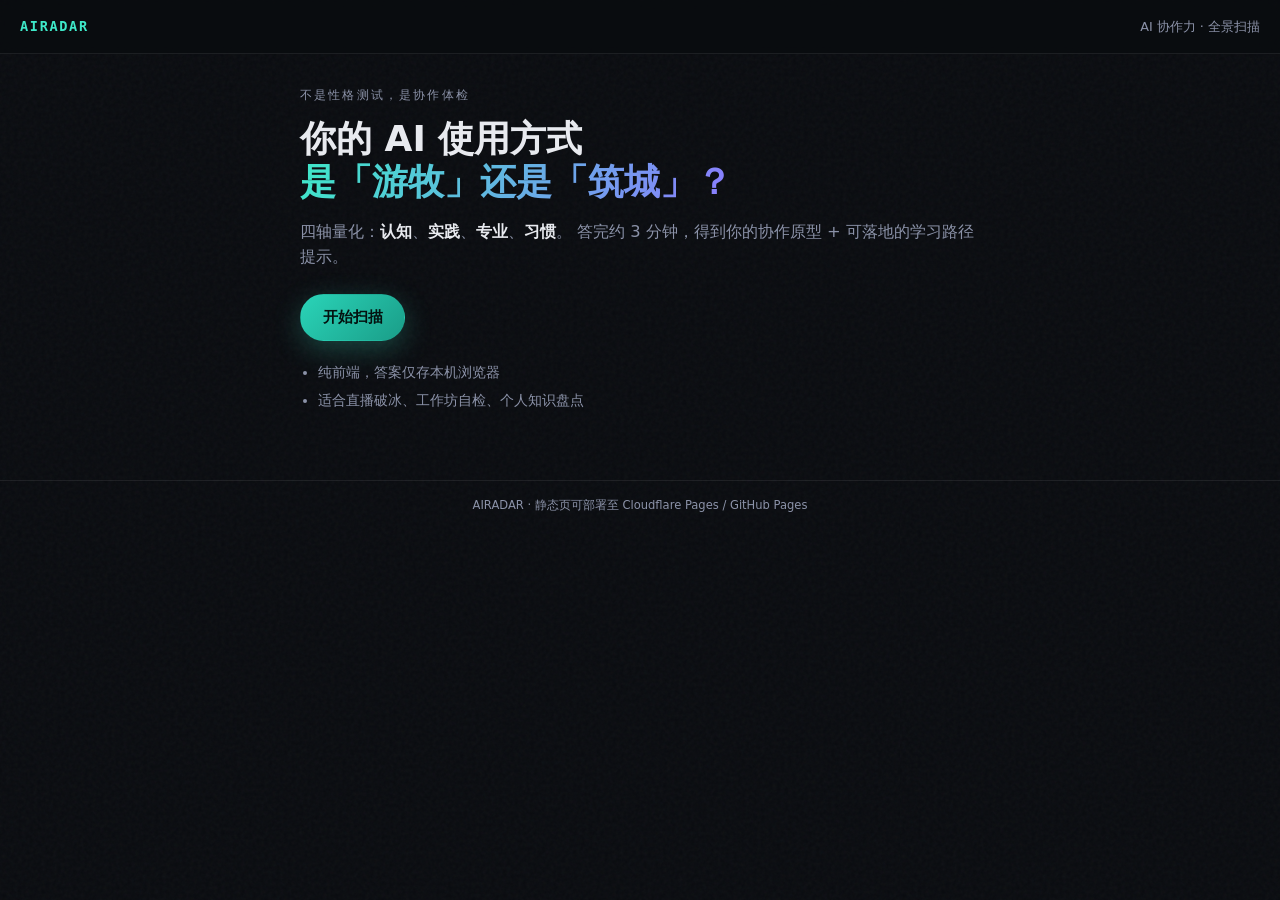
==== index.html @ db470ac0 "feat: AIRADAR 静态站，Cloudflare Pages 就绪 Made-with: Cursor" ====
<!DOCTYPE html>
<html lang="zh-CN">
<head>
  <meta charset="UTF-8" />
  <meta name="viewport" content="width=device-width, initial-scale=1, viewport-fit=cover" />
  <meta name="description" content="AI 协作力全景扫描 — 多维度测评你的 AI 认知、实践、专业与习惯，生成可行动的改进建议。" />
  <title>AIRADAR · AI 协作力扫描</title>
  <link rel="stylesheet" href="styles.css" />
</head>
<body>
  <div class="noise" aria-hidden="true"></div>
  <header class="topbar">
    <span class="logo">AIRADAR</span>
    <span class="tagline">AI 协作力 · 全景扫描</span>
  </header>

  <main id="app">
    <!-- Landing -->
    <section id="view-landing" class="view active">
      <div class="hero">
        <p class="eyebrow">不是性格测试，是协作体检</p>
        <h1>你的 AI 使用方式<br /><span class="grad">是「游牧」还是「筑城」？</span></h1>
        <p class="lede">
          四轴量化：<strong>认知</strong>、<strong>实践</strong>、<strong>专业</strong>、<strong>习惯</strong>。
          答完约 3 分钟，得到你的协作原型 + 可落地的学习路径提示。
        </p>
        <div class="cta-row">
          <button type="button" class="btn primary" id="btn-start">开始扫描</button>
          <button type="button" class="btn ghost" id="btn-resume" hidden>继续上次</button>
          <button type="button" class="btn ghost" id="btn-last-result" hidden>查看上次结果</button>
        </div>
        <ul class="bullets">
          <li>纯前端，答案仅存本机浏览器</li>
          <li>适合直播破冰、工作坊自检、个人知识盘点</li>
        </ul>
      </div>
    </section>

    <!-- Quiz -->
    <section id="view-quiz" class="view">
      <div class="quiz-head">
        <button type="button" class="link-back" id="btn-back-home">← 首页</button>
        <div class="progress-wrap">
          <div class="progress-bar" id="progress-bar"></div>
        </div>
        <span class="progress-text" id="progress-text">0 / 0</span>
      </div>
      <p class="quiz-hint" id="quiz-hint">请诚实作答——没有标准答案，只有更清醒的自画像。</p>
      <article class="card question-card">
        <span class="q-dim" id="q-dim"></span>
        <h2 class="q-text" id="q-text"></h2>
        <div class="likert" id="likert"></div>
      </article>
      <div class="quiz-foot">
        <button type="button" class="btn ghost" id="btn-prev" disabled>上一题</button>
        <button type="button" class="btn primary" id="btn-next" disabled>下一题</button>
      </div>
    </section>

    <!-- Results -->
    <section id="view-result" class="view">
      <div class="result-hero">
        <p class="eyebrow">你的协作原型</p>
        <h1 class="archetype-title" id="archetype-title"></h1>
        <p class="archetype-sub" id="archetype-sub"></p>
        <div class="match-pill"><span id="match-label">综合匹配度</span> <strong id="match-pct">—</strong></div>
      </div>

      <div class="grid-2">
        <article class="card">
          <h3>四轴雷达</h3>
          <div class="radar-wrap">
            <svg id="radar" viewBox="0 0 200 200" aria-label="四维度雷达图"></svg>
          </div>
          <ul class="dim-list" id="dim-list"></ul>
        </article>
        <article class="card">
          <h3>系统备注</h3>
          <p class="remark" id="remark"></p>
          <h3 class="mt">优先补强</h3>
          <ul class="tips" id="tips"></ul>
        </article>
      </div>

      <article class="card wide">
        <h3>可与学习系统对齐的行动清单</h3>
        <ol class="actions" id="actions"></ol>
      </article>

      <div class="share-row">
        <button type="button" class="btn primary" id="btn-copy">复制结果摘要</button>
        <button type="button" class="btn ghost" id="btn-retry">重新扫描</button>
      </div>
      <p class="disclaimer">
        仅供自我反思与教学娱乐，不构成职业测评或投资建议。真正的能力在持续练习里长出来。
      </p>
    </section>
  </main>

  <footer class="footer">
    <span>AIRADAR · 静态页可部署至 Cloudflare Pages / GitHub Pages</span>
  </footer>

  <script src="app.js"></script>
</body>
</html>
---- styles.css ----
:root {
  --bg: #0a0c10;
  --bg-card: #12151c;
  --border: rgba(255, 255, 255, 0.08);
  --text: #e8eaef;
  --muted: #8b92a8;
  --accent: #3ee8c8;
  --accent2: #f5a623;
  --violet: #8b7bff;
  --radius: 14px;
  --font: ui-sans-serif, "PingFang SC", "Hiragino Sans GB", "Microsoft YaHei", system-ui, sans-serif;
  --mono: ui-monospace, "SF Mono", "Cascadia Code", "Consolas", monospace;
}

*,
*::before,
*::after {
  box-sizing: border-box;
}

html {
  scroll-behavior: smooth;
}

body {
  margin: 0;
  min-height: 100dvh;
  font-family: var(--font);
  background: var(--bg);
  color: var(--text);
  line-height: 1.55;
  -webkit-font-smoothing: antialiased;
}

.noise {
  pointer-events: none;
  position: fixed;
  inset: 0;
  opacity: 0.04;
  background-image: url("data:image/svg+xml,%3Csvg viewBox='0 0 256 256' xmlns='http://www.w3.org/2000/svg'%3E%3Cfilter id='n'%3E%3CfeTurbulence type='fractalNoise' baseFrequency='0.9' numOctaves='4' stitchTiles='stitch'/%3E%3C/filter%3E%3Crect width='100%25' height='100%25' filter='url(%23n)'/%3E%3C/svg%3E");
  z-index: 0;
}

.topbar {
  position: relative;
  z-index: 1;
  display: flex;
  align-items: baseline;
  justify-content: space-between;
  padding: 1rem 1.25rem;
  border-bottom: 1px solid var(--border);
  background: rgba(10, 12, 16, 0.85);
  backdrop-filter: blur(12px);
}

.logo {
  font-family: var(--mono);
  font-weight: 600;
  letter-spacing: 0.12em;
  font-size: 0.85rem;
  color: var(--accent);
}

.tagline {
  font-size: 0.8rem;
  color: var(--muted);
}

#app {
  position: relative;
  z-index: 1;
  max-width: 720px;
  margin: 0 auto;
  padding: 1.5rem 1.25rem 4rem;
}

.view {
  display: none;
  animation: fade 0.35s ease;
}

.view.active {
  display: block;
}

@keyframes fade {
  from {
    opacity: 0;
    transform: translateY(6px);
  }
  to {
    opacity: 1;
    transform: translateY(0);
  }
}

.hero {
  padding-top: 0.5rem;
}

.eyebrow {
  font-size: 0.75rem;
  text-transform: uppercase;
  letter-spacing: 0.18em;
  color: var(--muted);
  margin: 0 0 0.75rem;
}

h1 {
  font-size: clamp(1.65rem, 5vw, 2.25rem);
  font-weight: 700;
  line-height: 1.2;
  margin: 0 0 1rem;
}

.grad {
  background: linear-gradient(120deg, var(--accent), var(--violet));
  -webkit-background-clip: text;
  background-clip: text;
  color: transparent;
}

.lede {
  color: var(--muted);
  font-size: 1.02rem;
  margin: 0 0 1.5rem;
}

.lede strong {
  color: var(--text);
}

.cta-row {
  display: flex;
  flex-wrap: wrap;
  gap: 0.75rem;
  margin-bottom: 1.25rem;
}

.btn {
  font-family: inherit;
  font-size: 0.95rem;
  font-weight: 600;
  padding: 0.75rem 1.35rem;
  border-radius: 999px;
  border: 1px solid transparent;
  cursor: pointer;
  transition: transform 0.15s ease, box-shadow 0.15s ease, background 0.15s ease;
}

.btn:active {
  transform: scale(0.98);
}

.btn.primary {
  background: linear-gradient(135deg, #2ad4b8, #1a9d88);
  color: #041210;
  box-shadow: 0 8px 28px rgba(62, 232, 200, 0.25);
}

.btn.primary:hover {
  box-shadow: 0 10px 32px rgba(62, 232, 200, 0.35);
}

.btn.ghost {
  background: transparent;
  color: var(--text);
  border-color: var(--border);
}

.btn.ghost:hover {
  border-color: rgba(255, 255, 255, 0.2);
}

.bullets {
  margin: 0;
  padding-left: 1.1rem;
  color: var(--muted);
  font-size: 0.9rem;
}

.bullets li {
  margin-bottom: 0.35rem;
}

.quiz-head {
  display: grid;
  grid-template-columns: auto 1fr auto;
  align-items: center;
  gap: 0.75rem;
  margin-bottom: 0.75rem;
}

.link-back {
  background: none;
  border: none;
  color: var(--muted);
  font-size: 0.85rem;
  cursor: pointer;
  padding: 0.25rem 0;
}

.link-back:hover {
  color: var(--accent);
}

.progress-wrap {
  height: 6px;
  background: var(--border);
  border-radius: 99px;
  overflow: hidden;
}

.progress-bar {
  height: 100%;
  width: 0%;
  background: linear-gradient(90deg, var(--violet), var(--accent));
  border-radius: 99px;
  transition: width 0.25s ease;
}

.progress-text {
  font-family: var(--mono);
  font-size: 0.72rem;
  color: var(--muted);
  white-space: nowrap;
}

.quiz-hint {
  font-size: 0.88rem;
  color: var(--muted);
  margin: 0 0 1rem;
}

.card {
  background: var(--bg-card);
  border: 1px solid var(--border);
  border-radius: var(--radius);
  padding: 1.25rem 1.35rem;
}

.card.wide {
  margin-top: 1rem;
}

.question-card {
  min-height: 220px;
}

.q-dim {
  display: inline-block;
  font-size: 0.7rem;
  font-family: var(--mono);
  letter-spacing: 0.08em;
  color: var(--accent2);
  margin-bottom: 0.5rem;
}

.q-text {
  font-size: 1.15rem;
  font-weight: 600;
  margin: 0 0 1.25rem;
  line-height: 1.45;
}

.likert {
  display: flex;
  flex-direction: column;
  gap: 0.5rem;
}

.likert label {
  display: flex;
  align-items: center;
  gap: 0.65rem;
  padding: 0.65rem 0.85rem;
  border-radius: 10px;
  border: 1px solid transparent;
  cursor: pointer;
  transition: background 0.15s ease, border-color 0.15s ease;
}

.likert label:hover {
  background: rgba(255, 255, 255, 0.04);
}

.likert input {
  accent-color: var(--accent);
  width: 1rem;
  height: 1rem;
}

.likert label:has(input:checked) {
  border-color: rgba(62, 232, 200, 0.45);
  background: rgba(62, 232, 200, 0.08);
}

.quiz-foot {
  display: flex;
  justify-content: space-between;
  margin-top: 1.25rem;
  gap: 0.75rem;
}

.result-hero {
  text-align: center;
  padding: 0.5rem 0 1.5rem;
}

.archetype-title {
  font-size: clamp(1.5rem, 4.5vw, 2rem);
  margin: 0.25rem 0;
}

.archetype-sub {
  color: var(--muted);
  margin: 0 0 1rem;
  font-size: 1rem;
}

.match-pill {
  display: inline-flex;
  align-items: center;
  gap: 0.5rem;
  padding: 0.4rem 1rem;
  border-radius: 999px;
  background: rgba(139, 123, 255, 0.15);
  border: 1px solid rgba(139, 123, 255, 0.35);
  font-size: 0.9rem;
}

.match-pill strong {
  font-family: var(--mono);
  color: var(--accent);
}

.grid-2 {
  display: grid;
  gap: 1rem;
}

@media (min-width: 600px) {
  .grid-2 {
    grid-template-columns: 1fr 1fr;
  }
}

.radar-wrap {
  display: flex;
  justify-content: center;
  margin: 0.5rem 0 1rem;
}

.radar-wrap svg {
  width: min(220px, 100%);
  height: auto;
}

.dim-list {
  list-style: none;
  margin: 0;
  padding: 0;
  font-size: 0.88rem;
}

.dim-list li {
  display: flex;
  justify-content: space-between;
  padding: 0.35rem 0;
  border-bottom: 1px solid var(--border);
}

.dim-list li:last-child {
  border-bottom: none;
}

.dim-list span:last-child {
  font-family: var(--mono);
  color: var(--accent);
}

.remark {
  margin: 0;
  color: var(--muted);
  font-size: 0.95rem;
}

h3 {
  font-size: 0.95rem;
  margin: 0 0 0.6rem;
}

h3.mt {
  margin-top: 1rem;
}

.tips,
.actions {
  margin: 0;
  padding-left: 1.1rem;
  color: var(--muted);
  font-size: 0.9rem;
}

.tips li,
.actions li {
  margin-bottom: 0.4rem;
}

.share-row {
  display: flex;
  flex-wrap: wrap;
  gap: 0.75rem;
  margin-top: 1.5rem;
  justify-content: center;
}

.disclaimer {
  text-align: center;
  font-size: 0.78rem;
  color: var(--muted);
  margin: 1.5rem 0 0;
  opacity: 0.85;
}

.footer {
  position: relative;
  z-index: 1;
  text-align: center;
  padding: 1rem;
  font-size: 0.72rem;
  color: var(--muted);
  border-top: 1px solid var(--border);
}
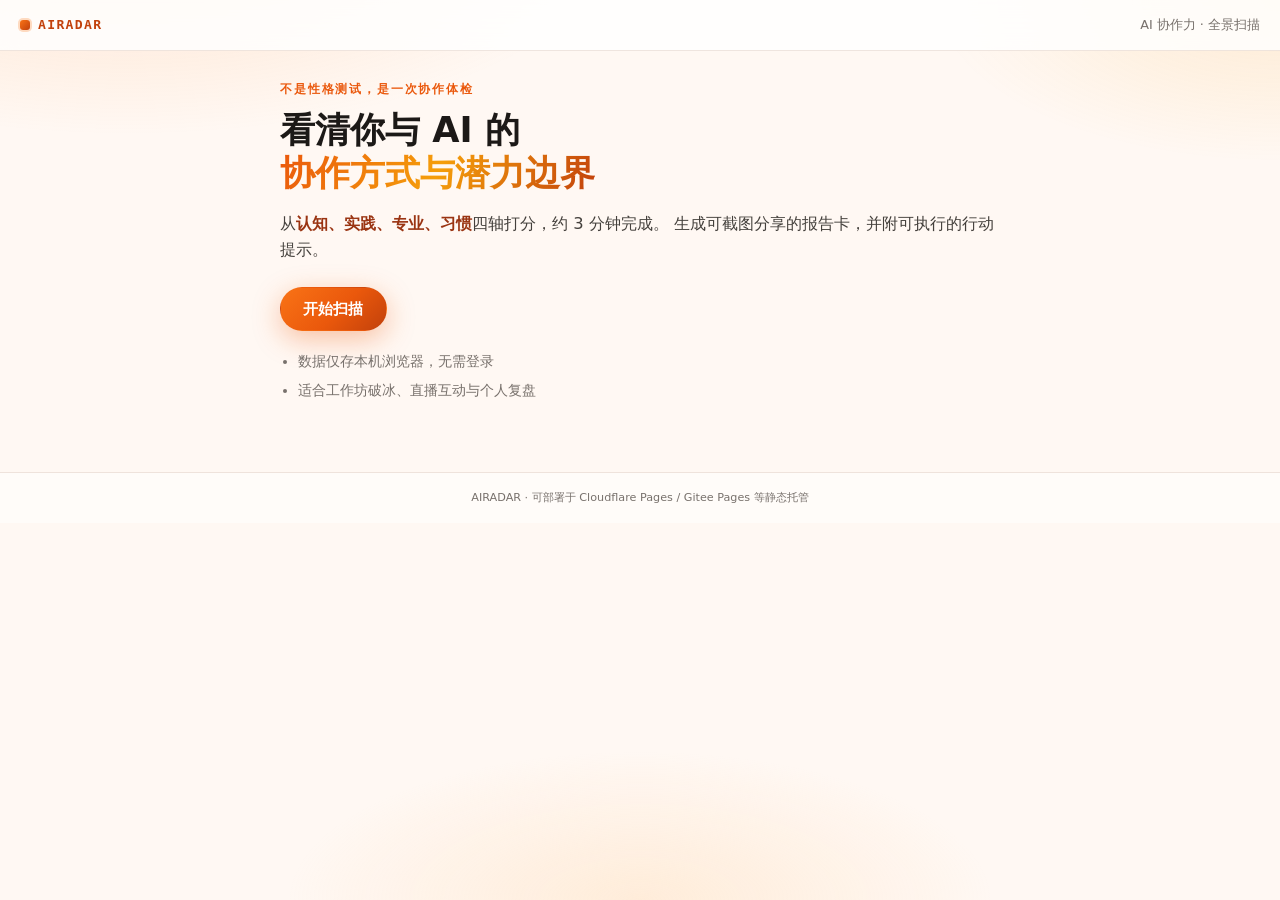
==== commit 402e43db: "style: 高级橙主色、报告卡与条形图；加深结果洞察与分享体验 Made-with: Cursor" ====
--- a/index.html
+++ b/index.html
@@ -3,26 +3,29 @@
 <head>
   <meta charset="UTF-8" />
   <meta name="viewport" content="width=device-width, initial-scale=1, viewport-fit=cover" />
-  <meta name="description" content="AI 协作力全景扫描 — 多维度测评你的 AI 认知、实践、专业与习惯，生成可行动的改进建议。" />
+  <meta name="theme-color" content="#ea580c" />
+  <meta name="description" content="AI 协作力全景扫描 — 多维度测评认知、实践、专业与习惯，生成可分享的可视化报告。" />
   <title>AIRADAR · AI 协作力扫描</title>
   <link rel="stylesheet" href="styles.css" />
 </head>
 <body>
-  <div class="noise" aria-hidden="true"></div>
+  <div class="bg-blobs" aria-hidden="true"></div>
   <header class="topbar">
-    <span class="logo">AIRADAR</span>
+    <div class="brand">
+      <span class="logo-mark" aria-hidden="true"></span>
+      <span class="logo">AIRADAR</span>
+    </div>
     <span class="tagline">AI 协作力 · 全景扫描</span>
   </header>
 
   <main id="app">
-    <!-- Landing -->
     <section id="view-landing" class="view active">
       <div class="hero">
-        <p class="eyebrow">不是性格测试，是协作体检</p>
-        <h1>你的 AI 使用方式<br /><span class="grad">是「游牧」还是「筑城」？</span></h1>
+        <p class="eyebrow">不是性格测试，是一次协作体检</p>
+        <h1>看清你与 AI 的<br /><span class="grad">协作方式与潜力边界</span></h1>
         <p class="lede">
-          四轴量化：<strong>认知</strong>、<strong>实践</strong>、<strong>专业</strong>、<strong>习惯</strong>。
-          答完约 3 分钟，得到你的协作原型 + 可落地的学习路径提示。
+          从<strong>认知、实践、专业、习惯</strong>四轴打分，约 3 分钟完成。
+          生成可截图分享的报告卡，并附可执行的行动提示。
         </p>
         <div class="cta-row">
           <button type="button" class="btn primary" id="btn-start">开始扫描</button>
@@ -30,13 +33,12 @@
           <button type="button" class="btn ghost" id="btn-last-result" hidden>查看上次结果</button>
         </div>
         <ul class="bullets">
-          <li>纯前端，答案仅存本机浏览器</li>
-          <li>适合直播破冰、工作坊自检、个人知识盘点</li>
+          <li>数据仅存本机浏览器，无需登录</li>
+          <li>适合工作坊破冰、直播互动与个人复盘</li>
         </ul>
       </div>
     </section>
 
-    <!-- Quiz -->
     <section id="view-quiz" class="view">
       <div class="quiz-head">
         <button type="button" class="link-back" id="btn-back-home">← 首页</button>
@@ -45,7 +47,7 @@
         </div>
         <span class="progress-text" id="progress-text">0 / 0</span>
       </div>
-      <p class="quiz-hint" id="quiz-hint">请诚实作答——没有标准答案，只有更清醒的自画像。</p>
+      <p class="quiz-hint">按真实状态选择即可——这份报告的价值，来自诚实而非「满分」。</p>
       <article class="card question-card">
         <span class="q-dim" id="q-dim"></span>
         <h2 class="q-text" id="q-text"></h2>
@@ -57,28 +59,62 @@
       </div>
     </section>
 
-    <!-- Results -->
     <section id="view-result" class="view">
+      <p class="section-label">结果总览</p>
+
+      <article class="share-snapshot" id="share-snapshot" aria-label="可截图分享的报告卡">
+        <header class="share-snapshot__head">
+          <span class="share-snapshot__brand">AIRADAR</span>
+          <span class="share-snapshot__badge" id="share-date"></span>
+        </header>
+        <h2 class="share-snapshot__title" id="share-archetype"></h2>
+        <p class="share-snapshot__hook" id="share-hook"></p>
+        <div class="share-snapshot__scores" id="share-scores"></div>
+        <div class="share-snapshot__tags" id="share-tags"></div>
+        <p class="share-snapshot__foot">仅供学习娱乐与自我反思 · 非职业测评</p>
+      </article>
+
+      <p class="hint-screenshot">提示：将上方「报告卡」区域截图，即可用于社群或课件分享。</p>
+
       <div class="result-hero">
-        <p class="eyebrow">你的协作原型</p>
+        <p class="eyebrow">深度解读</p>
         <h1 class="archetype-title" id="archetype-title"></h1>
         <p class="archetype-sub" id="archetype-sub"></p>
-        <div class="match-pill"><span id="match-label">综合匹配度</span> <strong id="match-pct">—</strong></div>
+        <div class="match-pill"><span id="match-label">原型匹配度</span> <strong id="match-pct">—</strong></div>
       </div>
 
+      <article class="card insight-card">
+        <h3>洞察：你当下的协作特征</h3>
+        <p class="insight-deep" id="insight-deep"></p>
+      </article>
+
       <div class="grid-2">
-        <article class="card">
+        <article class="card viz-card">
           <h3>四轴雷达</h3>
           <div class="radar-wrap">
             <svg id="radar" viewBox="0 0 200 200" aria-label="四维度雷达图"></svg>
           </div>
+        </article>
+        <article class="card viz-card">
+          <h3>四轴得分</h3>
+          <div class="bars" id="bars" aria-label="四维度条形图"></div>
           <ul class="dim-list" id="dim-list"></ul>
+        </article>
+      </div>
+
+      <article class="card wide">
+        <h3>各维度一句话画像</h3>
+        <ul class="dim-narratives" id="dim-narratives"></ul>
+      </article>
+
+      <div class="grid-2">
+        <article class="card">
+          <h3>优先补强</h3>
+          <ul class="tips" id="tips"></ul>
         </article>
         <article class="card">
           <h3>系统备注</h3>
           <p class="remark" id="remark"></p>
-          <h3 class="mt">优先补强</h3>
-          <ul class="tips" id="tips"></ul>
         </article>
       </div>
 
@@ -88,17 +124,17 @@
       </article>
 
       <div class="share-row">
-        <button type="button" class="btn primary" id="btn-copy">复制结果摘要</button>
+        <button type="button" class="btn primary" id="btn-copy">复制文字摘要</button>
         <button type="button" class="btn ghost" id="btn-retry">重新扫描</button>
       </div>
       <p class="disclaimer">
-        仅供自我反思与教学娱乐，不构成职业测评或投资建议。真正的能力在持续练习里长出来。
+        仅供自我反思与教学娱乐，不构成职业测评或投资建议。能力在练习与复盘里增长。
       </p>
     </section>
   </main>
 
   <footer class="footer">
-    <span>AIRADAR · 静态页可部署至 Cloudflare Pages / GitHub Pages</span>
+    <span>AIRADAR · 可部署于 Cloudflare Pages / Gitee Pages 等静态托管</span>
   </footer>
 
   <script src="app.js"></script>
--- a/styles.css
+++ b/styles.css
@@ -1,13 +1,24 @@
 :root {
-  --bg: #0a0c10;
-  --bg-card: #12151c;
-  --border: rgba(255, 255, 255, 0.08);
-  --text: #e8eaef;
-  --muted: #8b92a8;
-  --accent: #3ee8c8;
-  --accent2: #f5a623;
-  --violet: #8b7bff;
-  --radius: 14px;
+  --bg: #fff8f3;
+  --bg-elevated: #ffffff;
+  --bg-soft: #fff0e6;
+  --border: rgba(120, 53, 15, 0.12);
+  --border-strong: rgba(234, 88, 12, 0.35);
+  --text: #1c1917;
+  --text-soft: #44403c;
+  --muted: #78716c;
+  --orange-50: #fff7ed;
+  --orange-100: #ffedd5;
+  --orange-400: #fb923c;
+  --orange-500: #f97316;
+  --orange-600: #ea580c;
+  --orange-700: #c2410c;
+  --orange-deep: #9a3412;
+  --accent-warm: #f59e0b;
+  --radius: 16px;
+  --radius-lg: 22px;
+  --shadow: 0 4px 24px rgba(194, 65, 12, 0.08);
+  --shadow-card: 0 12px 40px rgba(194, 65, 12, 0.12);
   --font: ui-sans-serif, "PingFang SC", "Hiragino Sans GB", "Microsoft YaHei", system-ui, sans-serif;
   --mono: ui-monospace, "SF Mono", "Cascadia Code", "Consolas", monospace;
 }
@@ -28,37 +39,53 @@
   font-family: var(--font);
   background: var(--bg);
   color: var(--text);
-  line-height: 1.55;
+  line-height: 1.6;
   -webkit-font-smoothing: antialiased;
 }
 
-.noise {
+.bg-blobs {
   pointer-events: none;
   position: fixed;
   inset: 0;
-  opacity: 0.04;
-  background-image: url("data:image/svg+xml,%3Csvg viewBox='0 0 256 256' xmlns='http://www.w3.org/2000/svg'%3E%3Cfilter id='n'%3E%3CfeTurbulence type='fractalNoise' baseFrequency='0.9' numOctaves='4' stitchTiles='stitch'/%3E%3C/filter%3E%3Crect width='100%25' height='100%25' filter='url(%23n)'/%3E%3C/svg%3E");
   z-index: 0;
+  background:
+    radial-gradient(ellipse 80% 50% at 10% -10%, rgba(251, 146, 60, 0.22), transparent 50%),
+    radial-gradient(ellipse 60% 40% at 100% 0%, rgba(245, 158, 11, 0.14), transparent 45%),
+    radial-gradient(ellipse 50% 30% at 50% 100%, rgba(254, 215, 170, 0.35), transparent 55%);
 }
 
 .topbar {
   position: relative;
-  z-index: 1;
-  display: flex;
-  align-items: baseline;
+  z-index: 2;
+  display: flex;
+  align-items: center;
   justify-content: space-between;
-  padding: 1rem 1.25rem;
+  padding: 0.9rem 1.25rem;
   border-bottom: 1px solid var(--border);
-  background: rgba(10, 12, 16, 0.85);
-  backdrop-filter: blur(12px);
+  background: rgba(255, 255, 255, 0.82);
+  backdrop-filter: blur(14px);
+}
+
+.brand {
+  display: flex;
+  align-items: center;
+  gap: 0.5rem;
+}
+
+.logo-mark {
+  width: 10px;
+  height: 10px;
+  border-radius: 3px;
+  background: linear-gradient(135deg, var(--orange-500), var(--orange-700));
+  box-shadow: 0 0 0 2px rgba(249, 115, 22, 0.25);
 }
 
 .logo {
   font-family: var(--mono);
-  font-weight: 600;
-  letter-spacing: 0.12em;
-  font-size: 0.85rem;
-  color: var(--accent);
+  font-weight: 700;
+  letter-spacing: 0.1em;
+  font-size: 0.82rem;
+  color: var(--orange-700);
 }
 
 .tagline {
@@ -69,14 +96,14 @@
 #app {
   position: relative;
   z-index: 1;
-  max-width: 720px;
+  max-width: 760px;
   margin: 0 auto;
   padding: 1.5rem 1.25rem 4rem;
 }
 
 .view {
   display: none;
-  animation: fade 0.35s ease;
+  animation: fade 0.4s ease;
 }
 
 .view.active {
@@ -86,7 +113,7 @@
 @keyframes fade {
   from {
     opacity: 0;
-    transform: translateY(6px);
+    transform: translateY(8px);
   }
   to {
     opacity: 1;
@@ -95,57 +122,59 @@
 }
 
 .hero {
-  padding-top: 0.5rem;
+  padding-top: 0.35rem;
 }
 
 .eyebrow {
-  font-size: 0.75rem;
+  font-size: 0.72rem;
+  font-weight: 600;
   text-transform: uppercase;
-  letter-spacing: 0.18em;
-  color: var(--muted);
-  margin: 0 0 0.75rem;
+  letter-spacing: 0.16em;
+  color: var(--orange-600);
+  margin: 0 0 0.65rem;
 }
 
 h1 {
-  font-size: clamp(1.65rem, 5vw, 2.25rem);
+  font-size: clamp(1.6rem, 5vw, 2.2rem);
   font-weight: 700;
-  line-height: 1.2;
+  line-height: 1.22;
   margin: 0 0 1rem;
+  color: var(--text);
 }
 
 .grad {
-  background: linear-gradient(120deg, var(--accent), var(--violet));
+  background: linear-gradient(115deg, var(--orange-600) 0%, var(--accent-warm) 50%, var(--orange-700) 100%);
   -webkit-background-clip: text;
   background-clip: text;
   color: transparent;
 }
 
 .lede {
-  color: var(--muted);
+  color: var(--text-soft);
   font-size: 1.02rem;
   margin: 0 0 1.5rem;
 }
 
 .lede strong {
-  color: var(--text);
+  color: var(--orange-deep);
 }
 
 .cta-row {
   display: flex;
   flex-wrap: wrap;
-  gap: 0.75rem;
-  margin-bottom: 1.25rem;
+  gap: 0.65rem;
+  margin-bottom: 1.2rem;
 }
 
 .btn {
   font-family: inherit;
-  font-size: 0.95rem;
+  font-size: 0.94rem;
   font-weight: 600;
-  padding: 0.75rem 1.35rem;
+  padding: 0.72rem 1.4rem;
   border-radius: 999px;
   border: 1px solid transparent;
   cursor: pointer;
-  transition: transform 0.15s ease, box-shadow 0.15s ease, background 0.15s ease;
+  transition: transform 0.15s ease, box-shadow 0.2s ease, background 0.2s ease;
 }
 
 .btn:active {
@@ -153,28 +182,30 @@
 }
 
 .btn.primary {
-  background: linear-gradient(135deg, #2ad4b8, #1a9d88);
-  color: #041210;
-  box-shadow: 0 8px 28px rgba(62, 232, 200, 0.25);
+  background: linear-gradient(135deg, var(--orange-500) 0%, var(--orange-600) 55%, var(--orange-700) 100%);
+  color: #fff;
+  box-shadow: 0 8px 28px rgba(234, 88, 12, 0.35);
 }
 
 .btn.primary:hover {
-  box-shadow: 0 10px 32px rgba(62, 232, 200, 0.35);
+  box-shadow: 0 12px 32px rgba(234, 88, 12, 0.42);
 }
 
 .btn.ghost {
-  background: transparent;
-  color: var(--text);
+  background: var(--bg-elevated);
+  color: var(--orange-deep);
   border-color: var(--border);
+  box-shadow: var(--shadow);
 }
 
 .btn.ghost:hover {
-  border-color: rgba(255, 255, 255, 0.2);
+  border-color: rgba(234, 88, 12, 0.35);
+  background: var(--orange-50);
 }
 
 .bullets {
   margin: 0;
-  padding-left: 1.1rem;
+  padding-left: 1.15rem;
   color: var(--muted);
   font-size: 0.9rem;
 }
@@ -188,7 +219,7 @@
   grid-template-columns: auto 1fr auto;
   align-items: center;
   gap: 0.75rem;
-  margin-bottom: 0.75rem;
+  margin-bottom: 0.65rem;
 }
 
 .link-back {
@@ -201,12 +232,12 @@
 }
 
 .link-back:hover {
-  color: var(--accent);
+  color: var(--orange-600);
 }
 
 .progress-wrap {
-  height: 6px;
-  background: var(--border);
+  height: 7px;
+  background: var(--orange-100);
   border-radius: 99px;
   overflow: hidden;
 }
@@ -214,9 +245,9 @@
 .progress-bar {
   height: 100%;
   width: 0%;
-  background: linear-gradient(90deg, var(--violet), var(--accent));
+  background: linear-gradient(90deg, var(--orange-400), var(--orange-600));
   border-radius: 99px;
-  transition: width 0.25s ease;
+  transition: width 0.28s ease;
 }
 
 .progress-text {
@@ -233,14 +264,15 @@
 }
 
 .card {
-  background: var(--bg-card);
+  background: var(--bg-elevated);
   border: 1px solid var(--border);
   border-radius: var(--radius);
-  padding: 1.25rem 1.35rem;
+  padding: 1.2rem 1.35rem;
+  box-shadow: var(--shadow);
 }
 
 .card.wide {
-  margin-top: 1rem;
+  margin-top: 0.85rem;
 }
 
 .question-card {
@@ -249,94 +281,249 @@
 
 .q-dim {
   display: inline-block;
-  font-size: 0.7rem;
-  font-family: var(--mono);
-  letter-spacing: 0.08em;
-  color: var(--accent2);
-  margin-bottom: 0.5rem;
+  font-size: 0.68rem;
+  font-family: var(--mono);
+  font-weight: 600;
+  letter-spacing: 0.06em;
+  color: var(--orange-600);
+  margin-bottom: 0.45rem;
+  padding: 0.2rem 0.5rem;
+  background: var(--orange-50);
+  border-radius: 6px;
 }
 
 .q-text {
-  font-size: 1.15rem;
+  font-size: 1.12rem;
   font-weight: 600;
-  margin: 0 0 1.25rem;
-  line-height: 1.45;
+  margin: 0 0 1.15rem;
+  line-height: 1.48;
+  color: var(--text);
 }
 
 .likert {
   display: flex;
   flex-direction: column;
-  gap: 0.5rem;
+  gap: 0.45rem;
 }
 
 .likert label {
   display: flex;
   align-items: center;
   gap: 0.65rem;
-  padding: 0.65rem 0.85rem;
-  border-radius: 10px;
+  padding: 0.62rem 0.85rem;
+  border-radius: 12px;
   border: 1px solid transparent;
   cursor: pointer;
   transition: background 0.15s ease, border-color 0.15s ease;
 }
 
 .likert label:hover {
-  background: rgba(255, 255, 255, 0.04);
+  background: var(--orange-50);
 }
 
 .likert input {
-  accent-color: var(--accent);
-  width: 1rem;
-  height: 1rem;
+  accent-color: var(--orange-600);
+  width: 1.05rem;
+  height: 1.05rem;
 }
 
 .likert label:has(input:checked) {
-  border-color: rgba(62, 232, 200, 0.45);
-  background: rgba(62, 232, 200, 0.08);
+  border-color: rgba(234, 88, 12, 0.45);
+  background: rgba(255, 237, 213, 0.65);
 }
 
 .quiz-foot {
   display: flex;
   justify-content: space-between;
-  margin-top: 1.25rem;
-  gap: 0.75rem;
+  margin-top: 1.2rem;
+  gap: 0.65rem;
+}
+
+.section-label {
+  font-size: 0.72rem;
+  font-weight: 700;
+  letter-spacing: 0.2em;
+  text-transform: uppercase;
+  color: var(--orange-600);
+  margin: 0 0 0.75rem;
+}
+
+.share-snapshot {
+  position: relative;
+  border-radius: var(--radius-lg);
+  padding: 1.5rem 1.5rem 1.35rem;
+  background: linear-gradient(180deg, #ffffff 0%, #fffbf7 100%);
+  border: 1px solid var(--border);
+  box-shadow: var(--shadow-card);
+  overflow: hidden;
+}
+
+.share-snapshot::before {
+  content: "";
+  position: absolute;
+  top: 0;
+  left: 0;
+  right: 0;
+  height: 5px;
+  background: linear-gradient(90deg, var(--orange-500), var(--accent-warm), var(--orange-600));
+}
+
+.share-snapshot__head {
+  display: flex;
+  justify-content: space-between;
+  align-items: center;
+  margin-bottom: 0.75rem;
+}
+
+.share-snapshot__brand {
+  font-family: var(--mono);
+  font-weight: 700;
+  font-size: 0.78rem;
+  letter-spacing: 0.14em;
+  color: var(--orange-700);
+}
+
+.share-snapshot__badge {
+  font-size: 0.72rem;
+  color: var(--muted);
+  font-family: var(--mono);
+}
+
+.share-snapshot__title {
+  font-size: clamp(1.35rem, 4vw, 1.75rem);
+  font-weight: 800;
+  margin: 0 0 0.5rem;
+  line-height: 1.25;
+  color: var(--text);
+}
+
+.share-snapshot__hook {
+  margin: 0 0 1.1rem;
+  font-size: 0.95rem;
+  color: var(--text-soft);
+  line-height: 1.55;
+}
+
+.share-snapshot__scores {
+  display: grid;
+  grid-template-columns: repeat(2, 1fr);
+  gap: 0.55rem 1rem;
+  margin-bottom: 1rem;
+}
+
+@media (min-width: 480px) {
+  .share-snapshot__scores {
+    grid-template-columns: repeat(4, 1fr);
+  }
+}
+
+.share-score-item {
+  text-align: center;
+  padding: 0.55rem 0.35rem;
+  background: var(--orange-50);
+  border-radius: 12px;
+  border: 1px solid rgba(251, 146, 60, 0.25);
+}
+
+.share-score-item__v {
+  display: block;
+  font-family: var(--mono);
+  font-weight: 700;
+  font-size: 1.35rem;
+  color: var(--orange-700);
+  line-height: 1.2;
+}
+
+.share-score-item__k {
+  font-size: 0.72rem;
+  color: var(--muted);
+  margin-top: 0.2rem;
+}
+
+.share-snapshot__tags {
+  display: flex;
+  flex-wrap: wrap;
+  gap: 0.4rem;
+  margin-bottom: 0.85rem;
+}
+
+.tag-chip {
+  display: inline-block;
+  padding: 0.28rem 0.65rem;
+  font-size: 0.78rem;
+  font-weight: 600;
+  color: var(--orange-deep);
+  background: rgba(255, 237, 213, 0.9);
+  border-radius: 999px;
+  border: 1px solid rgba(234, 88, 12, 0.2);
+}
+
+.share-snapshot__foot {
+  margin: 0;
+  font-size: 0.68rem;
+  color: var(--muted);
+  text-align: center;
+  padding-top: 0.65rem;
+  border-top: 1px dashed var(--border);
+}
+
+.hint-screenshot {
+  text-align: center;
+  font-size: 0.78rem;
+  color: var(--muted);
+  margin: 0.65rem 0 1.35rem;
 }
 
 .result-hero {
   text-align: center;
-  padding: 0.5rem 0 1.5rem;
+  padding: 0.25rem 0 1.25rem;
 }
 
 .archetype-title {
-  font-size: clamp(1.5rem, 4.5vw, 2rem);
-  margin: 0.25rem 0;
+  font-size: clamp(1.45rem, 4.2vw, 1.9rem);
+  margin: 0.35rem 0;
+  color: var(--text);
 }
 
 .archetype-sub {
-  color: var(--muted);
+  color: var(--text-soft);
   margin: 0 0 1rem;
-  font-size: 1rem;
+  font-size: 1.02rem;
+  max-width: 36em;
+  margin-left: auto;
+  margin-right: auto;
 }
 
 .match-pill {
   display: inline-flex;
   align-items: center;
-  gap: 0.5rem;
-  padding: 0.4rem 1rem;
+  gap: 0.45rem;
+  padding: 0.45rem 1.05rem;
   border-radius: 999px;
-  background: rgba(139, 123, 255, 0.15);
-  border: 1px solid rgba(139, 123, 255, 0.35);
-  font-size: 0.9rem;
+  background: var(--orange-50);
+  border: 1px solid rgba(234, 88, 12, 0.3);
+  font-size: 0.88rem;
 }
 
 .match-pill strong {
   font-family: var(--mono);
-  color: var(--accent);
+  color: var(--orange-700);
+}
+
+.insight-card {
+  margin-bottom: 1rem;
+}
+
+.insight-deep {
+  margin: 0;
+  font-size: 0.98rem;
+  color: var(--text-soft);
+  line-height: 1.75;
 }
 
 .grid-2 {
   display: grid;
-  gap: 1rem;
+  gap: 0.85rem;
 }
 
 @media (min-width: 600px) {
@@ -345,60 +532,122 @@
   }
 }
 
+.viz-card h3 {
+  margin-bottom: 0.5rem;
+}
+
 .radar-wrap {
   display: flex;
   justify-content: center;
-  margin: 0.5rem 0 1rem;
+  margin: 0.35rem 0 0;
 }
 
 .radar-wrap svg {
-  width: min(220px, 100%);
+  width: min(240px, 100%);
   height: auto;
+}
+
+.bars {
+  display: flex;
+  flex-direction: column;
+  gap: 0.55rem;
+  margin-bottom: 0.85rem;
+}
+
+.bar-row {
+  display: grid;
+  grid-template-columns: 3.5rem 1fr 2.25rem;
+  align-items: center;
+  gap: 0.5rem;
+  font-size: 0.82rem;
+}
+
+.bar-row span:first-child {
+  color: var(--muted);
+  text-align: right;
+}
+
+.bar-track {
+  height: 10px;
+  border-radius: 99px;
+  background: var(--orange-100);
+  overflow: hidden;
+}
+
+.bar-fill {
+  height: 100%;
+  border-radius: 99px;
+  background: linear-gradient(90deg, var(--orange-400), var(--orange-600));
+  transition: width 0.5s ease;
+}
+
+.bar-row span:last-child {
+  font-family: var(--mono);
+  font-weight: 700;
+  color: var(--orange-700);
+  text-align: right;
 }
 
 .dim-list {
   list-style: none;
   margin: 0;
+  padding: 0.5rem 0 0;
+  font-size: 0.85rem;
+  border-top: 1px dashed var(--border);
+}
+
+.dim-list li {
+  display: flex;
+  justify-content: space-between;
+  padding: 0.3rem 0;
+}
+
+.dim-list span:last-child {
+  font-family: var(--mono);
+  color: var(--orange-700);
+}
+
+.dim-narratives {
+  margin: 0;
   padding: 0;
-  font-size: 0.88rem;
-}
-
-.dim-list li {
-  display: flex;
-  justify-content: space-between;
-  padding: 0.35rem 0;
+  list-style: none;
+}
+
+.dim-narratives li {
+  padding: 0.65rem 0;
   border-bottom: 1px solid var(--border);
-}
-
-.dim-list li:last-child {
+  font-size: 0.92rem;
+  color: var(--text-soft);
+  line-height: 1.55;
+}
+
+.dim-narratives li:last-child {
   border-bottom: none;
 }
 
-.dim-list span:last-child {
-  font-family: var(--mono);
-  color: var(--accent);
+.dim-narratives strong {
+  color: var(--orange-deep);
+  font-weight: 700;
 }
 
 .remark {
   margin: 0;
-  color: var(--muted);
-  font-size: 0.95rem;
+  color: var(--text-soft);
+  font-size: 0.92rem;
+  line-height: 1.55;
 }
 
 h3 {
   font-size: 0.95rem;
-  margin: 0 0 0.6rem;
-}
-
-h3.mt {
-  margin-top: 1rem;
+  margin: 0 0 0.55rem;
+  color: var(--text);
 }
 
 .tips,
 .actions {
   margin: 0;
   padding-left: 1.1rem;
-  color: var(--muted);
+  color: var(--text-soft);
   font-size: 0.9rem;
 }
 
@@ -410,17 +659,17 @@
 .share-row {
   display: flex;
   flex-wrap: wrap;
-  gap: 0.75rem;
-  margin-top: 1.5rem;
+  gap: 0.65rem;
+  margin-top: 1.35rem;
   justify-content: center;
 }
 
 .disclaimer {
   text-align: center;
-  font-size: 0.78rem;
-  color: var(--muted);
-  margin: 1.5rem 0 0;
-  opacity: 0.85;
+  font-size: 0.76rem;
+  color: var(--muted);
+  margin: 1.35rem 0 0;
+  line-height: 1.5;
 }
 
 .footer {
@@ -428,7 +677,8 @@
   z-index: 1;
   text-align: center;
   padding: 1rem;
-  font-size: 0.72rem;
+  font-size: 0.7rem;
   color: var(--muted);
   border-top: 1px solid var(--border);
-}
+  background: rgba(255, 255, 255, 0.5);
+}
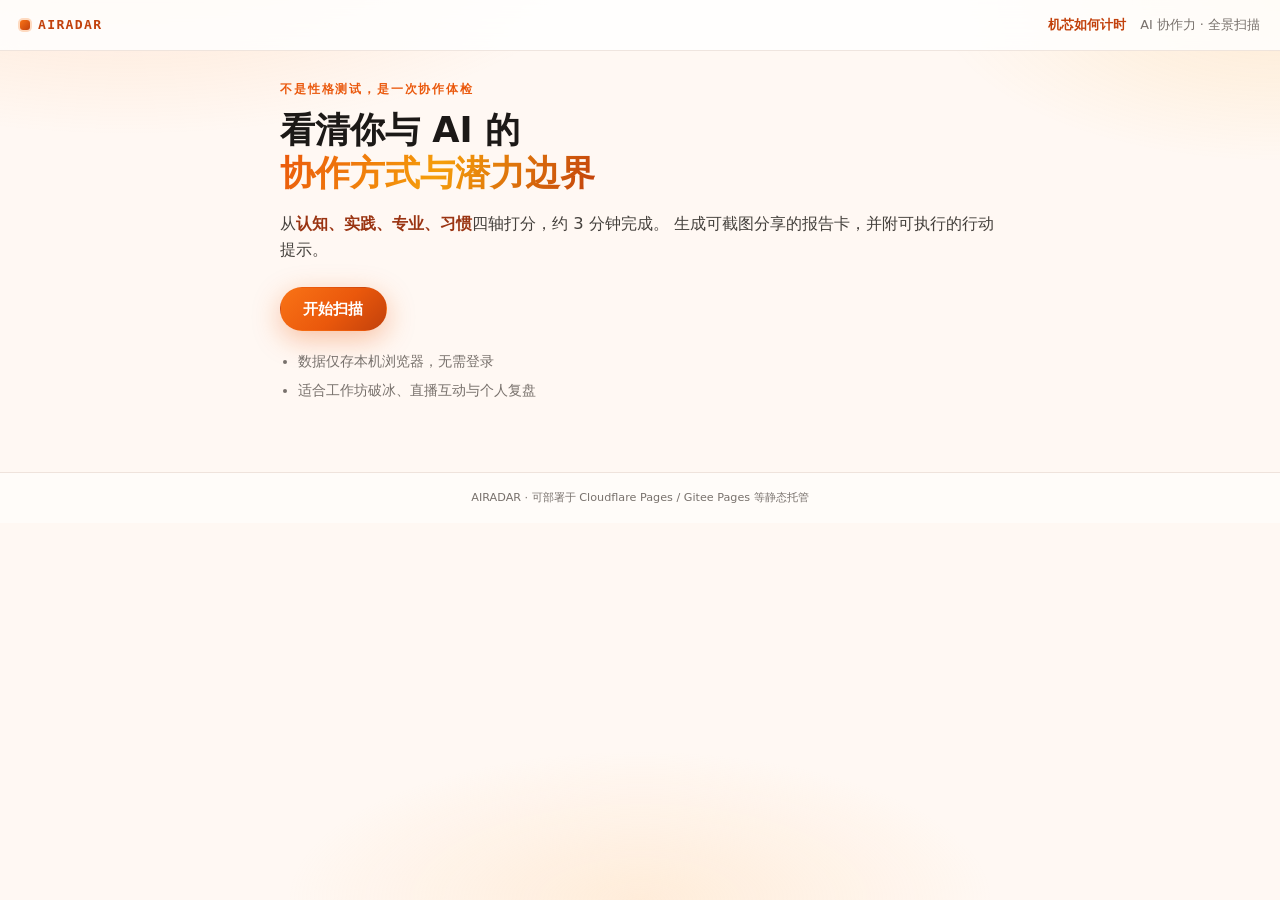
==== commit c24355cb: "feat: 可讲解的机械表机芯剖视 按 Anatomy 的做法把走时做成能转的机芯，并加上逐步讲解：齿数、拍频和右下角的时间来自同一套模型。  Co-authored-by: Jacky-Dai419" ====
--- a/index.html
+++ b/index.html
@@ -15,7 +15,10 @@
       <span class="logo-mark" aria-hidden="true"></span>
       <span class="logo">AIRADAR</span>
     </div>
-    <span class="tagline">AI 协作力 · 全景扫描</span>
+    <nav class="top-links">
+      <a class="nav-link" href="watch/index.html">机芯如何计时</a>
+      <span class="tagline">AI 协作力 · 全景扫描</span>
+    </nav>
   </header>
 
   <main id="app">
@@ -64,12 +67,20 @@
 
       <article class="share-snapshot" id="share-snapshot" aria-label="可截图分享的报告卡">
         <header class="share-snapshot__head">
-          <span class="share-snapshot__brand">AIRADAR</span>
-          <span class="share-snapshot__badge" id="share-date"></span>
+          <div class="share-snapshot__brand-row">
+            <span class="share-snapshot__brand">AIRADAR</span>
+            <span class="share-snapshot__divider" aria-hidden="true"></span>
+            <span class="share-snapshot__subtitle">协作力快照</span>
+          </div>
+          <time class="share-snapshot__badge" id="share-date"></time>
         </header>
         <h2 class="share-snapshot__title" id="share-archetype"></h2>
+        <p class="share-snapshot__lead" id="share-sub"></p>
         <p class="share-snapshot__hook" id="share-hook"></p>
+        <p class="share-snapshot__match"><span class="share-snapshot__match-label">原型匹配度</span> <strong id="share-match">—</strong></p>
+        <p class="share-snapshot__viz-label">四轴得分</p>
         <div class="share-snapshot__scores" id="share-scores"></div>
+        <p class="share-snapshot__tag-label">关键词</p>
         <div class="share-snapshot__tags" id="share-tags"></div>
         <p class="share-snapshot__foot">仅供学习娱乐与自我反思 · 非职业测评</p>
       </article>
@@ -84,42 +95,67 @@
       </div>
 
       <article class="card insight-card">
-        <h3>洞察：你当下的协作特征</h3>
-        <p class="insight-deep" id="insight-deep"></p>
+        <header class="card-heading">
+          <span class="card-heading__mark" aria-hidden="true"></span>
+          <div class="card-heading__text">
+            <h3>洞察 · 你当下的协作特征</h3>
+            <p class="card-heading__sub">将长段分析拆成导语与要点，方便扫读</p>
+          </div>
+        </header>
+        <div class="insight-body" id="insight-body"></div>
       </article>
 
-      <div class="grid-2">
-        <article class="card viz-card">
-          <h3>四轴雷达</h3>
-          <div class="radar-wrap">
-            <svg id="radar" viewBox="0 0 200 200" aria-label="四维度雷达图"></svg>
+      <div class="viz-panel card">
+        <header class="viz-panel__head">
+          <h3 class="viz-panel__title">四轴可视化</h3>
+          <p class="viz-panel__desc">雷达看结构平衡，条形图看单项强弱</p>
+        </header>
+        <div class="grid-2 viz-panel__grid">
+          <div class="viz-block">
+            <p class="viz-block__label"><span class="viz-block__dot"></span>结构雷达</p>
+            <div class="viz-frame radar-wrap">
+              <svg id="radar" viewBox="0 0 200 200" aria-label="四维度雷达图"></svg>
+            </div>
           </div>
-        </article>
-        <article class="card viz-card">
-          <h3>四轴得分</h3>
-          <div class="bars" id="bars" aria-label="四维度条形图"></div>
-          <ul class="dim-list" id="dim-list"></ul>
-        </article>
+          <div class="viz-block">
+            <p class="viz-block__label"><span class="viz-block__dot viz-block__dot--alt"></span>得分条形图</p>
+            <div class="bars" id="bars" aria-label="四维度条形图"></div>
+            <ul class="dim-list" id="dim-list"></ul>
+          </div>
+        </div>
       </div>
 
-      <article class="card wide">
-        <h3>各维度一句话画像</h3>
+      <article class="card wide narrative-panel">
+        <header class="card-heading card-heading--compact">
+          <span class="card-heading__mark card-heading__mark--soft" aria-hidden="true"></span>
+          <div class="card-heading__text">
+            <h3>各维度画像</h3>
+            <p class="card-heading__sub">每一分都配一句解读，便于对照反思</p>
+          </div>
+        </header>
         <ul class="dim-narratives" id="dim-narratives"></ul>
       </article>
 
       <div class="grid-2">
-        <article class="card">
-          <h3>优先补强</h3>
+        <article class="card card--accent">
+          <h3 class="card__title-inline"><span class="title-num">01</span>优先补强</h3>
+          <p class="card__hint">针对得分相对较低的两维，各给一条可执行建议</p>
           <ul class="tips" id="tips"></ul>
         </article>
-        <article class="card">
-          <h3>系统备注</h3>
-          <p class="remark" id="remark"></p>
+        <article class="card card--note">
+          <h3 class="card__title-inline"><span class="title-num title-num--muted">02</span>系统备注</h3>
+          <p class="card__hint">长板与短板并重，避免只「盯缺点」</p>
+          <div class="remark" id="remark"></div>
         </article>
       </div>
 
-      <article class="card wide">
-        <h3>可与学习系统对齐的行动清单</h3>
+      <article class="card wide action-panel">
+        <header class="card-heading card-heading--compact">
+          <div class="card-heading__text">
+            <h3>行动清单</h3>
+            <p class="card-heading__sub">可与你的学习系统、课程或复盘表对齐</p>
+          </div>
+        </header>
         <ol class="actions" id="actions"></ol>
       </article>
 
--- a/styles.css
+++ b/styles.css
@@ -88,6 +88,23 @@
   color: var(--orange-700);
 }
 
+.top-links {
+  display: flex;
+  align-items: center;
+  gap: 0.9rem;
+}
+
+.nav-link {
+  font-size: 0.8rem;
+  font-weight: 600;
+  color: var(--orange-700);
+  text-decoration: none;
+}
+
+.nav-link:hover {
+  color: var(--orange-600);
+}
+
 .tagline {
   font-size: 0.8rem;
   color: var(--muted);
@@ -371,8 +388,18 @@
 .share-snapshot__head {
   display: flex;
   justify-content: space-between;
-  align-items: center;
-  margin-bottom: 0.75rem;
+  align-items: flex-start;
+  gap: 0.75rem;
+  margin-bottom: 1rem;
+  padding-bottom: 0.85rem;
+  border-bottom: 1px solid rgba(120, 53, 15, 0.08);
+}
+
+.share-snapshot__brand-row {
+  display: flex;
+  align-items: center;
+  gap: 0.45rem;
+  flex-wrap: wrap;
 }
 
 .share-snapshot__brand {
@@ -383,25 +410,94 @@
   color: var(--orange-700);
 }
 
+.share-snapshot__divider {
+  width: 1px;
+  height: 12px;
+  background: rgba(120, 53, 15, 0.2);
+  align-self: center;
+}
+
+.share-snapshot__subtitle {
+  font-size: 0.72rem;
+  font-weight: 600;
+  color: var(--muted);
+  letter-spacing: 0.06em;
+}
+
 .share-snapshot__badge {
   font-size: 0.72rem;
   color: var(--muted);
   font-family: var(--mono);
+  padding: 0.25rem 0.55rem;
+  background: var(--orange-50);
+  border-radius: 8px;
+  border: 1px solid rgba(251, 146, 60, 0.25);
 }
 
 .share-snapshot__title {
   font-size: clamp(1.35rem, 4vw, 1.75rem);
   font-weight: 800;
-  margin: 0 0 0.5rem;
+  margin: 0 0 0.45rem;
   line-height: 1.25;
   color: var(--text);
+  letter-spacing: -0.02em;
+}
+
+.share-snapshot__lead {
+  margin: 0 0 0.65rem;
+  font-size: 0.88rem;
+  font-weight: 600;
+  color: var(--orange-deep);
+  line-height: 1.45;
 }
 
 .share-snapshot__hook {
-  margin: 0 0 1.1rem;
-  font-size: 0.95rem;
+  margin: 0 0 1rem;
+  font-size: 0.92rem;
   color: var(--text-soft);
-  line-height: 1.55;
+  line-height: 1.65;
+  padding: 0.75rem 0.9rem;
+  background: linear-gradient(135deg, rgba(255, 247, 237, 0.9) 0%, rgba(255, 251, 247, 0.5) 100%);
+  border-radius: 12px;
+  border-left: 3px solid var(--orange-500);
+}
+
+.share-snapshot__match {
+  margin: 0 0 1rem;
+  font-size: 0.88rem;
+  color: var(--text-soft);
+  display: flex;
+  align-items: center;
+  gap: 0.5rem;
+  flex-wrap: wrap;
+}
+
+.share-snapshot__match-label {
+  font-size: 0.72rem;
+  text-transform: uppercase;
+  letter-spacing: 0.12em;
+  color: var(--muted);
+}
+
+.share-snapshot__match strong {
+  font-family: var(--mono);
+  font-size: 1.15rem;
+  font-weight: 800;
+  color: var(--orange-700);
+}
+
+.share-snapshot__viz-label,
+.share-snapshot__tag-label {
+  margin: 0 0 0.45rem;
+  font-size: 0.68rem;
+  font-weight: 700;
+  letter-spacing: 0.14em;
+  text-transform: uppercase;
+  color: var(--muted);
+}
+
+.share-snapshot__tag-label {
+  margin-top: 0.35rem;
 }
 
 .share-snapshot__scores {
@@ -419,25 +515,30 @@
 
 .share-score-item {
   text-align: center;
-  padding: 0.55rem 0.35rem;
-  background: var(--orange-50);
-  border-radius: 12px;
-  border: 1px solid rgba(251, 146, 60, 0.25);
+  padding: 0.65rem 0.4rem;
+  background: linear-gradient(180deg, #ffffff 0%, var(--orange-50) 100%);
+  border-radius: 14px;
+  border: 1px solid rgba(251, 146, 60, 0.28);
+  box-shadow: 0 2px 8px rgba(194, 65, 12, 0.06);
 }
 
 .share-score-item__v {
   display: block;
   font-family: var(--mono);
-  font-weight: 700;
-  font-size: 1.35rem;
+  font-weight: 800;
+  font-size: 1.4rem;
   color: var(--orange-700);
-  line-height: 1.2;
+  line-height: 1.15;
+  letter-spacing: -0.03em;
 }
 
 .share-score-item__k {
-  font-size: 0.72rem;
-  color: var(--muted);
-  margin-top: 0.2rem;
+  display: block;
+  font-size: 0.7rem;
+  font-weight: 600;
+  color: var(--muted);
+  margin-top: 0.25rem;
+  letter-spacing: 0.04em;
 }
 
 .share-snapshot__tags {
@@ -514,11 +615,371 @@
   margin-bottom: 1rem;
 }
 
-.insight-deep {
-  margin: 0;
-  font-size: 0.98rem;
+.card-heading {
+  display: flex;
+  gap: 0.85rem;
+  align-items: flex-start;
+  margin-bottom: 1.1rem;
+  padding-bottom: 0.85rem;
+  border-bottom: 1px solid rgba(120, 53, 15, 0.08);
+}
+
+.card-heading--compact {
+  margin-bottom: 0.85rem;
+  padding-bottom: 0.65rem;
+}
+
+.card-heading__mark {
+  flex-shrink: 0;
+  width: 4px;
+  align-self: stretch;
+  min-height: 3rem;
+  border-radius: 99px;
+  background: linear-gradient(180deg, var(--orange-500), var(--accent-warm));
+  box-shadow: 0 2px 8px rgba(234, 88, 12, 0.35);
+}
+
+.card-heading__mark--soft {
+  background: linear-gradient(180deg, var(--orange-400), var(--orange-600));
+  min-height: 2.5rem;
+  opacity: 0.9;
+}
+
+.card-heading__text h3 {
+  margin: 0 0 0.25rem;
+  font-size: 1.05rem;
+  font-weight: 800;
+  letter-spacing: -0.02em;
+}
+
+.card-heading__sub {
+  margin: 0;
+  font-size: 0.78rem;
+  color: var(--muted);
+  line-height: 1.45;
+}
+
+.insight-body {
+  font-size: 0.96rem;
   color: var(--text-soft);
   line-height: 1.75;
+}
+
+.insight-lead {
+  margin: 0 0 1rem;
+  font-size: 1.05rem;
+  font-weight: 600;
+  color: var(--text);
+  line-height: 1.65;
+  padding: 1rem 1.05rem;
+  background: var(--orange-50);
+  border-radius: 12px;
+  border: 1px solid rgba(251, 146, 60, 0.22);
+  box-shadow: inset 0 1px 0 rgba(255, 255, 255, 0.6);
+}
+
+.insight-para {
+  margin: 0 0 0.85rem;
+  padding-left: 0.5rem;
+  border-left: 2px solid rgba(234, 88, 12, 0.2);
+}
+
+.insight-para:last-child {
+  margin-bottom: 0;
+}
+
+.viz-panel {
+  margin-bottom: 1rem;
+  padding: 1.25rem 1.35rem 1.4rem;
+}
+
+.viz-panel__head {
+  margin-bottom: 1.1rem;
+}
+
+.viz-panel__title {
+  margin: 0 0 0.25rem;
+  font-size: 1.05rem;
+  font-weight: 800;
+}
+
+.viz-panel__desc {
+  margin: 0;
+  font-size: 0.8rem;
+  color: var(--muted);
+}
+
+.viz-panel__grid {
+  align-items: start;
+}
+
+.viz-block__label {
+  display: flex;
+  align-items: center;
+  gap: 0.45rem;
+  margin: 0 0 0.65rem;
+  font-size: 0.72rem;
+  font-weight: 700;
+  letter-spacing: 0.1em;
+  text-transform: uppercase;
+  color: var(--muted);
+}
+
+.viz-block__dot {
+  width: 8px;
+  height: 8px;
+  border-radius: 50%;
+  background: var(--orange-500);
+  box-shadow: 0 0 0 3px rgba(249, 115, 22, 0.25);
+}
+
+.viz-block__dot--alt {
+  background: var(--accent-warm);
+  box-shadow: 0 0 0 3px rgba(245, 158, 11, 0.28);
+}
+
+.viz-frame {
+  margin: 0;
+  padding: 0.75rem;
+  background: linear-gradient(160deg, #fffdfb 0%, var(--orange-50) 100%);
+  border-radius: 16px;
+  border: 1px solid rgba(251, 146, 60, 0.18);
+}
+
+.narrative-panel {
+  padding-top: 1.25rem;
+}
+
+.dim-narratives {
+  margin: 0;
+  padding: 0;
+  list-style: none;
+  display: flex;
+  flex-direction: column;
+  gap: 0.75rem;
+}
+
+.narrative-item {
+  margin: 0;
+  padding: 1rem 1.05rem;
+  background: linear-gradient(135deg, rgba(255, 255, 255, 0.95) 0%, var(--orange-50) 100%);
+  border-radius: 14px;
+  border: 1px solid rgba(120, 53, 15, 0.1);
+  box-shadow: 0 2px 12px rgba(194, 65, 12, 0.05);
+}
+
+.narrative-item__head {
+  display: flex;
+  align-items: center;
+  justify-content: space-between;
+  gap: 0.65rem;
+  margin-bottom: 0.55rem;
+}
+
+.narrative-item__name {
+  font-size: 0.88rem;
+  font-weight: 800;
+  color: var(--orange-deep);
+  letter-spacing: -0.01em;
+}
+
+.narrative-item__score {
+  flex-shrink: 0;
+  min-width: 2.5rem;
+  padding: 0.2rem 0.5rem;
+  font-family: var(--mono);
+  font-size: 0.85rem;
+  font-weight: 800;
+  text-align: center;
+  color: #fff;
+  background: linear-gradient(135deg, var(--orange-500), var(--orange-700));
+  border-radius: 8px;
+  box-shadow: 0 2px 6px rgba(194, 65, 12, 0.25);
+}
+
+.narrative-item__body {
+  margin: 0;
+  font-size: 0.9rem;
+  color: var(--text-soft);
+  line-height: 1.65;
+}
+
+.card__title-inline {
+  display: flex;
+  align-items: center;
+  gap: 0.5rem;
+  margin: 0 0 0.35rem;
+  font-size: 1rem;
+  font-weight: 800;
+}
+
+.title-num {
+  display: inline-flex;
+  align-items: center;
+  justify-content: center;
+  width: 1.65rem;
+  height: 1.65rem;
+  font-family: var(--mono);
+  font-size: 0.72rem;
+  font-weight: 800;
+  color: #fff;
+  background: linear-gradient(145deg, var(--orange-500), var(--orange-700));
+  border-radius: 8px;
+  box-shadow: 0 2px 6px rgba(194, 65, 12, 0.3);
+}
+
+.title-num--muted {
+  background: linear-gradient(145deg, #a8a29e, #78716c);
+  box-shadow: 0 2px 6px rgba(0, 0, 0, 0.12);
+}
+
+.card__hint {
+  margin: 0 0 0.85rem;
+  font-size: 0.78rem;
+  color: var(--muted);
+  line-height: 1.45;
+}
+
+.card--accent {
+  border-top: 3px solid var(--orange-500);
+}
+
+.card--note {
+  border-top: 3px solid rgba(120, 113, 108, 0.35);
+}
+
+.tips {
+  margin: 0;
+  padding: 0;
+  list-style: none;
+}
+
+.tip-item {
+  display: flex;
+  flex-direction: column;
+  gap: 0.35rem;
+  padding: 0.75rem 0;
+  border-bottom: 1px dashed rgba(120, 53, 15, 0.15);
+}
+
+.tip-item:last-child {
+  border-bottom: none;
+  padding-bottom: 0;
+}
+
+.tip-item:first-child {
+  padding-top: 0;
+}
+
+.tip-item__dim {
+  font-size: 0.72rem;
+  font-weight: 800;
+  letter-spacing: 0.06em;
+  color: var(--orange-700);
+  text-transform: uppercase;
+}
+
+.tip-item__text {
+  margin: 0;
+  font-size: 0.9rem;
+  color: var(--text-soft);
+  line-height: 1.55;
+}
+
+.remark-stack {
+  display: flex;
+  flex-direction: column;
+  gap: 0.75rem;
+}
+
+.remark-block {
+  padding: 0.85rem 0.95rem;
+  border-radius: 12px;
+  border: 1px solid transparent;
+}
+
+.remark-block--up {
+  background: linear-gradient(135deg, rgba(255, 247, 237, 0.95) 0%, #fff 100%);
+  border-color: rgba(34, 197, 94, 0.22);
+  box-shadow: 0 2px 10px rgba(34, 197, 94, 0.06);
+}
+
+.remark-block--focus {
+  background: linear-gradient(135deg, #fff 0%, var(--orange-50) 100%);
+  border-color: rgba(234, 88, 12, 0.22);
+}
+
+.remark-block__tag {
+  display: inline-block;
+  margin-bottom: 0.45rem;
+  font-size: 0.65rem;
+  font-weight: 800;
+  letter-spacing: 0.12em;
+  text-transform: uppercase;
+  color: var(--muted);
+}
+
+.remark-block--up .remark-block__tag {
+  color: #15803d;
+}
+
+.remark-block--focus .remark-block__tag {
+  color: var(--orange-700);
+}
+
+.remark-block__text {
+  margin: 0;
+  font-size: 0.9rem;
+  color: var(--text-soft);
+  line-height: 1.6;
+}
+
+.action-panel {
+  padding: 1.25rem 1.35rem 1.35rem;
+}
+
+.actions {
+  margin: 0;
+  padding: 0;
+  list-style: none;
+  counter-reset: act;
+}
+
+.actions li {
+  position: relative;
+  margin: 0 0 0.85rem;
+  padding: 0.85rem 1rem 0.85rem 3.15rem;
+  background: var(--bg-elevated);
+  border-radius: 12px;
+  border: 1px solid rgba(120, 53, 15, 0.1);
+  font-size: 0.9rem;
+  color: var(--text-soft);
+  line-height: 1.55;
+  box-shadow: 0 2px 8px rgba(194, 65, 12, 0.04);
+}
+
+.actions li:last-child {
+  margin-bottom: 0;
+}
+
+.actions li::before {
+  counter-increment: act;
+  content: counter(act);
+  position: absolute;
+  left: 0.85rem;
+  top: 0.9rem;
+  width: 1.75rem;
+  height: 1.75rem;
+  display: flex;
+  align-items: center;
+  justify-content: center;
+  font-family: var(--mono);
+  font-size: 0.76rem;
+  font-weight: 800;
+  color: #fff;
+  background: linear-gradient(145deg, var(--orange-400), var(--orange-600));
+  border-radius: 50%;
+  box-shadow: 0 2px 8px rgba(234, 88, 12, 0.3);
 }
 
 .grid-2 {
@@ -562,16 +1023,26 @@
   font-size: 0.82rem;
 }
 
-.bar-row span:first-child {
-  color: var(--muted);
+.bar-row__dim {
+  color: var(--text-soft);
   text-align: right;
+  font-weight: 700;
+  font-size: 0.8rem;
+}
+
+.bar-row__num {
+  font-family: var(--mono);
+  font-weight: 800;
+  color: var(--orange-700);
+  text-align: right;
 }
 
 .bar-track {
-  height: 10px;
+  height: 12px;
   border-radius: 99px;
   background: var(--orange-100);
   overflow: hidden;
+  box-shadow: inset 0 1px 2px rgba(120, 53, 15, 0.08);
 }
 
 .bar-fill {
@@ -581,13 +1052,6 @@
   transition: width 0.5s ease;
 }
 
-.bar-row span:last-child {
-  font-family: var(--mono);
-  font-weight: 700;
-  color: var(--orange-700);
-  text-align: right;
-}
-
 .dim-list {
   list-style: none;
   margin: 0;
@@ -605,55 +1069,12 @@
 .dim-list span:last-child {
   font-family: var(--mono);
   color: var(--orange-700);
-}
-
-.dim-narratives {
-  margin: 0;
-  padding: 0;
-  list-style: none;
-}
-
-.dim-narratives li {
-  padding: 0.65rem 0;
-  border-bottom: 1px solid var(--border);
-  font-size: 0.92rem;
-  color: var(--text-soft);
-  line-height: 1.55;
-}
-
-.dim-narratives li:last-child {
-  border-bottom: none;
-}
-
-.dim-narratives strong {
-  color: var(--orange-deep);
-  font-weight: 700;
-}
-
-.remark {
-  margin: 0;
-  color: var(--text-soft);
-  font-size: 0.92rem;
-  line-height: 1.55;
 }
 
 h3 {
   font-size: 0.95rem;
   margin: 0 0 0.55rem;
   color: var(--text);
-}
-
-.tips,
-.actions {
-  margin: 0;
-  padding-left: 1.1rem;
-  color: var(--text-soft);
-  font-size: 0.9rem;
-}
-
-.tips li,
-.actions li {
-  margin-bottom: 0.4rem;
 }
 
 .share-row {
